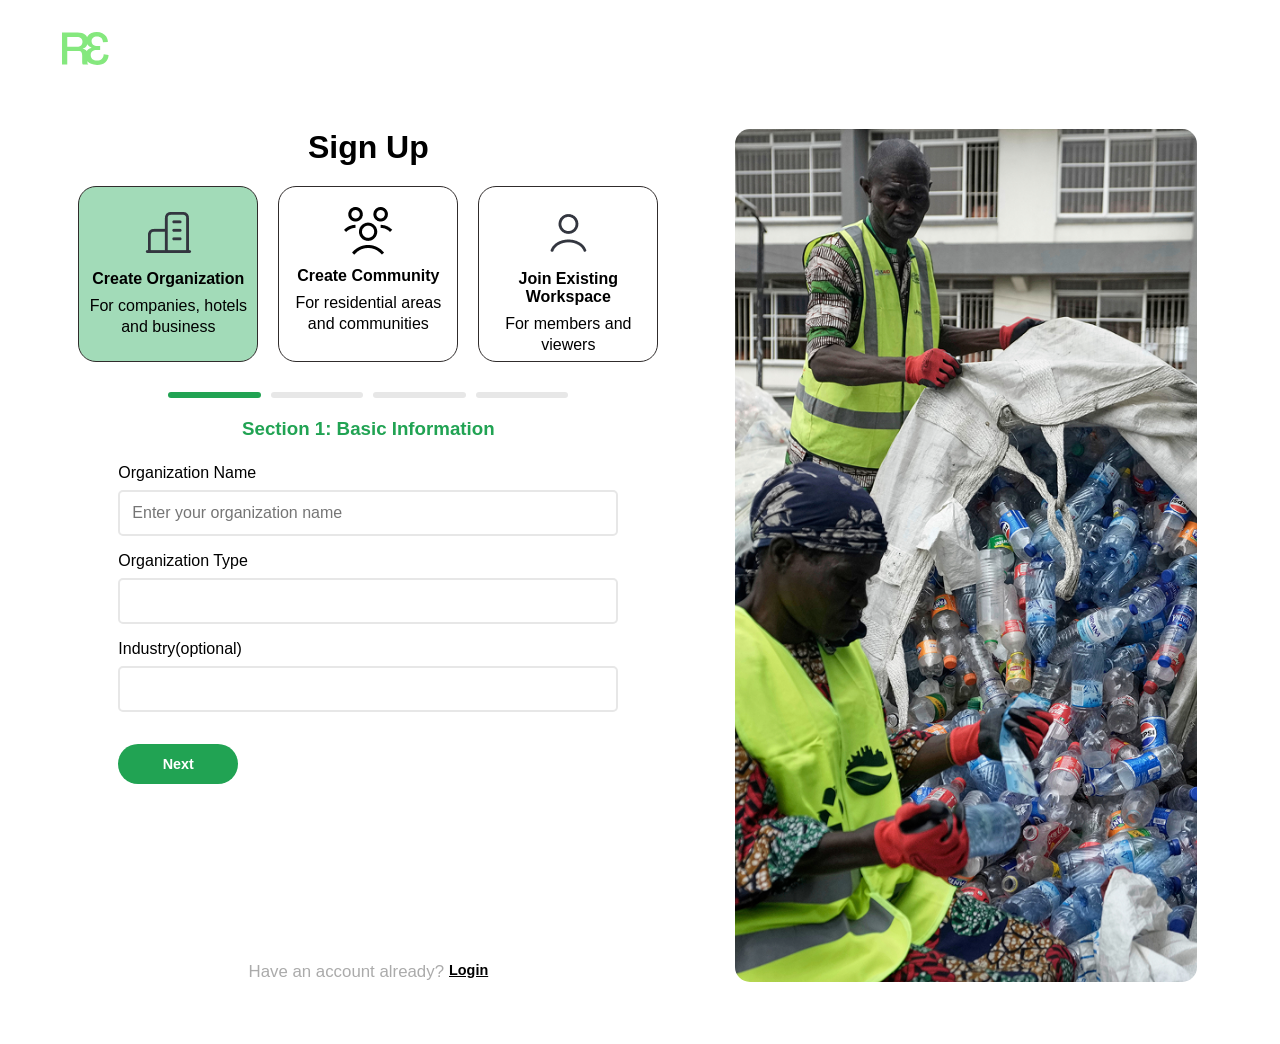
==== sign.html @ 059cdae7 "new changes" ====
<!DOCTYPE html>
<html lang="en">
<head>
    <meta charset="UTF-8">
    <meta name="viewport" content="width=device-width, initial-scale=1.0">
    <title>Sign Up</title>
    <link rel="stylesheet" href="sign.css">
    <link rel="icon" href="/images/logo.svg" type="logo/svg">
</head>
<body>
    <img id="menu"  src="images/menu.png" alt="">
    <div class="logo">
        <img id="r3" src="images/logo.svg" alt="Logo">
    </div>

    <div class="container">
        <div class="sign-in">
            <h1>Sign Up</h1>

            <div class="box-card">
                <div class="cards card1 active-card" data-type="organization">
                    <img src="building-06-svgrepo-com 1.png" alt="">
                    <div class="text">
                    <h4>Create Organization</h4>
                    <p>For companies, hotels and business</p>
                    </div>
                </div>
                <div class="cards card2" data-type="community">
                    <img src="Group.png" alt="">
                    <div class="text">
                    <h4>Create Community</h4>
                    <p>For residential areas and communities</p>
                    </div>
                </div>
                <div class="cards card3" data-type="workspace"> 
                    <img src="User.png" alt="">
                    <div class="text">
                    <h4>Join Existing Workspace</h4>
                    <p>For members and viewers</p>
                    </div>
                </div>
            </div>

            <div class="bars">
                <div class="bar bar1 active"></div>
                <div class="bar bar2"></div>
                <div class="bar bar3"></div>
                <div class="bar bar4 organization"></div>
            </div>


        <div class="forms">

            <form action="" id="signup-form">

                <div class="card-form organization active-form">
                    
                    <!-- STEP 1 -->
                    <div class="form form1 ">  
                        <h3 id="section-header">Section 1: Basic Information</h3>
                        <div class="field">
                            <label for="company-name">Organization Name</label>
                            <input type="text" id="company-name" placeholder="Enter your organization name">
                        </div>

                        <div class="field">
                            <label for="organization-type">Organization Type</label>
                            <input type="text" id="organization-type">
                        </div>

                        <div class="field">
                            <label for="industry">Industry(optional)</label>
                            <input type="text" id="industry">
                        </div>    
                        <button class="next-btn next" type="button">Next</button>
                    </div>

                    <!-- STEP 2 -->
                    <div class="form form2">
                        <h3 id="section-header">Section 2: Contact Person</h3>
                        <div class="field">
                            <label for="fullname">Full Name</label>
                            <input type="text" id="fullname" placeholder="Enter your full name">
                        </div>

                        <div class="field">
                            <label for="role">Role</label>
                            <input type="text" id="role">
                        </div>

                        <div class="field">
                            <label for="email">Email</label>
                            <input type="email" id="email" placeholder="Enter your email">
                        </div>

                        <div class="field">
                            <label for="phone">Phone Number</label>
                            <input type="tel" id="phone" placeholder="Enter your phone number">
                        </div>

                        <div class="field">
                            <label for="password">Password</label>
                            <input type="password" id="password" placeholder="Enter your password">
                        </div>

                        <div class="btn">
                            <button class="back-btn back" type="button">Back</button>
                            <button class="next-btn next" type="button">Next</button>
                        </div>
                    </div>


                    <!-- STEP 3 -->
                    <div class="form form3">
                        <h3 id="section-header">Section 3: Location Details</h3>
                        <div class="field">
                            <label for="state"> State</label>
                            <select id="state" style="padding: 10px; border: 2px #E7E7E7 solid; font-size: 16px;">
                                <option value="">Lagos</option>
                                <option value="">Imo</option>
                            </select>
                        </div>

                        <div class="field">
                            <label for="city">City</label>
                            <input type="text" id="city" placeholder="Enter your city">
                        </div>

                        <div class="field">
                            <label for="address">Full Address</label>
                            <input type="text" id="address" placeholder="Enter your address">
                        </div>

                        <div class="field">
                            <label for="no-of-emp">Number of Employees</label>
                            <input type="number" id="phone" placeholder="Enter number of employees">
                        </div>

                        <div class="btn">
                            <button class="back-btn back" type="button">Back</button>
                            <button class="next-btn next" type="button">Next</button>
                        </div>
                    </div>

                    <!-- STEP 4 -->
                    <div class="form form4">
                        <h3 id="section-header">Section 4: Recycling Needs</h3>
                        <div class="materials">
                            <h4>Materials Commonly Generated</h4>
                            <div class="materials-grid">
                                <div class="checked">
                                    <input type="checkbox" id="plastics">
                                    <h3>Plastics</h3>
                                </div>
                                <div class="checked">
                                    <input type="checkbox" id="glass">
                                    <h3>Glass</h3>
                                </div>
                                <div class="checked">
                                    <input type="checkbox" id="metal">
                                    <h3>Metal & Cans</h3>
                                </div>
                                <div class="checked">
                                    <input type="checkbox" id="sachets">
                                    <h3>Sachets & Soft plastics</h3>
                                </div>
                                <div class="checked">
                                    <input type="checkbox" id="ewaste">
                                    <h3>E-waste</h3>
                                </div>
                            </div>
                        </div> 

                        <div class="interest">
                            <h4>Interested In</h4>
                            <div class="interest-grid">
                                <div class="checked">
                                    <input type="checkbox" id="pickup">
                                    <h3>Scheduled Pickup</h3>
                                </div>
                                <div class="checked">
                                    <input type="checkbox" id="reward">
                                    <h3>Impact tracking dashboard</h3>
                                </div>
                                <div class="checked">
                                    <input type="checkbox" id="awareness">
                                    <h3>Recycling rewards</h3>
                                </div>
                                <div class="checked">
                                    <input type="checkbox" id="csr">
                                    <h3>CSR partnership</h3>
                                </div>
                            </div>
                        </div>

                        <div class="btn">
                            <button class="back-btn back" type="button">Back</button>
                            <button id="register" type="submit">Register</button>
                        </div>  
                    </div>

                </div>
                    
                <div class="card-form community" style="display: none;">
                        <!-- STEP 1 -->
                    <div class="form form1 active">  
                         <h3 id="section-header">Section 1: Community Details</h3>
                        <div class="field">
                            <label for="community-name">Community Name</label>
                            <input type="text" id="company-name" placeholder="Enter your community name">
                        </div>

                        <div class="field">
                            <label for="community-type">Community Type</label>
                            <input type="text" id="community-type">
                        </div>

                        <div class="field">
                            <label for="households">Estimated Number of Household</label>
                            <input type="number" id="households">
                        </div>

                        <div class="field">
                            <label for="state">State</label>
                            <input type="text" id="state" placeholder="Select your state">
                        </div>

                        <div class="field">
                            <label for="city">City</label>
                            <input type="text" id="city" placeholder="Enter your city">
                        </div>

                        <div class="field">
                            <label for="address">Address/Landmark</label>
                            <input type="text" id="address" placeholder="Enter your address">
                        </div>
                            
                        <button class="next-btn next" type="button">Next</button>
                    </div>

                    <!-- STEP 2 -->
                    <div class="form form2">
                        <h3 id="section-header">Section 2: Community Representative </h3>
                        <div class="field">
                            <label for="fullname">Full Name</label>
                            <input type="text" id="fullname" placeholder="Enter your full name">
                        </div>

                        <div class="field">
                            <label for="role">Position</label>
                            <input type="text" id="role" placeholder="Enter your role in the community">
                        </div>

                        <div class="field">
                            <label for="email">Email Address</label>
                            <input type="email" id="email" placeholder="Enter your email">
                        </div>

                        <div class="field">
                            <label for="phone">Phone Number</label>
                            <input type="tel" id="phone" placeholder="Enter your phone number">
                        </div>

                        <div class="field">
                            <label for="password">Password</label>
                            <input type="password" id="password" placeholder="Enter your password">
                        </div>

                        <div class="btn">
                            <button class="back-btn back" type="button">Back</button>
                            <button class="next-btn next" type="button">Next</button>
                        </div>
                    </div>
  
                    

                    <!-- STEP 3 -->
                    <div class="form form3">
                        <h3 id="section-header">Section 3: Interest</h3>                        
                        <div class="materials">
                            <h4>Materials Commonly Generated</h4>
                            <div class="materials-grid">
                                <div class="checked">
                                    <input type="checkbox" id="plastics">
                                    <h3>Plastics</h3>
                                </div>
                                <div class="checked">
                                    <input type="checkbox" id="glass">
                                    <h3>Glass</h3>
                                </div>
                                <div class="checked">
                                    <input type="checkbox" id="metal">
                                    <h3>Metal & Cans</h3>
                                </div>
                                <div class="checked">
                                    <input type="checkbox" id="sachets">
                                    <h3>Sachets & Soft plastics</h3>
                                </div>
                                <div class="checked">
                                    <input type="checkbox" id="ewaste">
                                    <h3>E-waste</h3>
                                </div>
                            </div>
                        </div> 

                        <div class="interest">
                            <h4>Interested In</h4>
                            <div class="interest-grid">
                                <div class="checked">
                                    <input type="checkbox" id="pickup">
                                    <h3>Community pickup program</h3>
                                </div>
                                <div class="checked">
                                    <input type="checkbox" id="reward">
                                    <h3>Reward program</h3>
                                </div>
                                <div class="checked">
                                    <input type="checkbox" id="awareness">
                                    <h3>Awareness Campaign</h3>
                                </div>
                                <div class="checked">
                                    <input type="checkbox" id="csr">
                                    <h3>CSR sponsorship support</h3>
                                </div>
                            </div>
                        </div>

                        <div class="btn">
                            <button class="back-btn back" type="button">Back</button>
                            <button id="register" type="submit">Register</button>
                        </div>  
                    </div>

                </div>
            
            <div class="card-form workspace" style="display: none;">

                <!-- STEP 2 -->
                <div class="form">
                    <div class="field">
                        <label for="fullname">Full Name</label>
                        <input type="text" id="fullname" placeholder="Enter your full name">
                    </div>

                    <div class="field">
                        <label for="email">Email Address</label>
                        <input type="email" id="email" placeholder="Enter your email">
                    </div>

                    
                    <div class="field">
                        <label for="password">Password</label>
                        <input type="password" id="password" placeholder="Enter your prefered password">
                    </div>
                    
                    <div class="field">
                        <label for="accesscode">Workspace Access Code</label>
                        <input type="text" id="phone" placeholder="Enter the organization or community access code">
                    </div>


                        <button id="register" type="submit">Register</button>
                </div>  
            </div>

            </div>
       
                
                </form>

                 <div class="login-ref">
                <h3>Have an account already?</h3>
                <a href="#"><h4>Login</h4></a>
            </div> 
        
            </div>

           

        <img id="sign-image" src="Rectangle 129.png" alt="Decoration Image">
    </div>



    <script>
        document.addEventListener("DOMContentLoaded", () => {
  const cards = document.querySelectorAll(".cards");
  const forms = document.querySelectorAll(".card-form");
  const bars = document.querySelectorAll(".bar");

  let activeForm = document.querySelector(".card-form.organization") || forms[0];
  let currentStep = 0;

  function render(stepIndex) {
    currentStep = stepIndex;
    const steps = activeForm.querySelectorAll(".form");

    // 1. Update form step visibility & classes
    steps.forEach((step, idx) => {
      step.classList.toggle("active", idx === currentStep);
      step.classList.toggle("prev", idx < currentStep);
    });

    // 2. Update progress bars
    bars.forEach((bar, idx) => {
      bar.style.display = idx < steps.length ? "block" : "none";
      bar.classList.toggle("active", idx <= currentStep);
    });
  }

  function switchForm(targetClass) {
    const nextForm = document.querySelector(`.card-form.${targetClass}`);
    if (!nextForm) return;

    forms.forEach((f) => (f.style.display = "none"));
    nextForm.style.display = "block";
    activeForm = nextForm;
    render(0);
  }

  // --- Event Delegation ---

  // 1. Card Selection
  document.addEventListener("click", (e) => {
    const card = e.target.closest(".cards");
    if (!card) return;

    e.preventDefault();
    cards.forEach((c) => c.classList.remove("active-card"));
    card.classList.add("active-card");
    switchForm(card.dataset.type);
  });

  // 2. Next / Back Navigation
  document.addEventListener("click", (e) => {
    const nextBtn = e.target.closest(".next-btn");
    const backBtn = e.target.closest(".back-btn");
    if (!nextBtn && !backBtn) return;

    e.preventDefault();
    const totalSteps = activeForm.querySelectorAll(".form").length;

    if (nextBtn && currentStep < totalSteps - 1) {
      render(currentStep + 1);
    } else if (backBtn && currentStep > 0) {
      render(currentStep - 1);
    }
  });

  // Initial load
  if (activeForm) render(0);
});
    </script>
</body>
</html>
---- sign.css ----
* {
    font-family: "BDO", sans-serif;
    box-sizing: border-box;
    margin: 0;
    padding: 0;
}

:root {
    --primary-green: #21A353;
}

body {
    margin: 2rem;
}

 #menu{
    width: 35px;
    cursor: pointer;
    display: none;
    transition: 0.3s;
}
#menu:hover{
    transform: scale(1.2);
}
.container {
    display: flex;
    gap: 60px;
    
    padding: 30px;
}

.logo {
    margin: 30px;
}

.sign-in {
    display: flex;
    flex-direction: column;
    align-items: center;
    width: 53%;
}

.sign-in h1 {
    text-align: center;
    margin-bottom: 20px;
}

#sign-image {
    width: 40%;
    border-radius: 15px;
    object-fit: cover;
    
  
}

/* Cards & Bars */
.box-card {
    display: flex;
    gap: 20px;
}

.cards {
    border: 1.9px solid #302c2c;
    width: 180px;
    padding: 20px 7px 5px;
    border-radius: 18px;
    text-align: center;
    cursor: pointer;
}

.cards:hover{
    background-color:#A2DBB8;
}

.cards.active-card{
    background-color: #A2DBB8;
}

.cards h4, .cards img {
    margin-bottom: 0.5em;
}

.cards p {
    line-height: 1.3;
}

.bars {
    display: flex;
    max-width: 400px;
    width: 100%;
    gap: 10px;
    margin: 30px auto 20px;
    
}

.bar {
    flex: 1;
    height: 6px;
    border-radius: 10px;
    background-color: #E7E7E7;
    transition: background-color 0.3s ease;
}

.bar.active {
    background-color: var(--primary-green);
}

#section-header {
    color: var(--primary-green);
    text-align: center;
    margin-bottom: 1.5rem;
}

/* Forms & Inputs */
form {
    width: 100%;
    display: flex;
    flex-direction: column;
}

.field {
    display: flex;
    width: 100%;
    flex-direction: column;
    margin-bottom: 1rem;
}

.forms {
    width: 100%;
    max-width: 500px;
    position: relative;
    overflow: hidden;
    min-height: 520px;
}

.form {
    width: 100%;
    position: absolute;
    top: 0;
    left: 0;
    opacity: 0;
    transform: translateX(100%);
    transition: transform 0.4s ease-in-out, opacity 0.4s ease-in-out;
    pointer-events: none;
}

.form.active {
    position: relative; 
    opacity: 1;
    transform: translateX(0);
    pointer-events: all;
}

.form.prev {
    position: absolute;
    opacity: 0;
    transform: translateX(-100%);
}

label {
    margin-bottom: 8px;
    font-size: 1rem;
    font-weight: 545;
}

input[type="text"],
input[type="email"],
input[type="password"],
input[type="number"],
input[type="tel"] {
    padding: 12px;
    border: 2px #E7E7E7 solid;
    color: #333333; /* Dark readable text */
    font-size: 1rem;
    border-radius: 5px;
    width: 100%;
}

/* Buttons */
.btn {
  display:flex;
  justify-content: space-between;
}

form button {
    background-color: var(--primary-green);
    border: none;
    width: 120px;
    padding: 12px 10px;
    border-radius: 25px;
    color: white;
    cursor: pointer;
    font-size: 0.9em;
    font-weight: bold;
}

.form1 .next {
    align-self: flex-end;
    margin-top: 1rem;
}


/* Form 3 Checkboxes */
.form3 .materials,
.form3 .interest {
    width: 100%;
    margin-bottom: 1.5rem;
}

.form3 h4 {
    font-size: 1rem;
    font-weight: 545;
    margin-bottom: 12px;
}

.form3 .materials-grid {
    display: grid;
    grid-template-columns: repeat(3, 1fr);
    gap: 15px 20px;
    width: 100%;
}

.form3 .interest-grid {
    display: flex;
    flex-direction: column;
    gap: 12px;
}

.form3 .checked {
    display: flex;
    align-items: center;
    flex-direction: row !important;
    gap: 10px;
}

.form3 .checked h3 {
    margin: 0;
    font-size: 0.95rem;
    font-weight: 400;
    white-space: nowrap;
}

.form3 .checked input[type="checkbox"] {
    width: auto;
    cursor: pointer;
}
/*FORM 4*/

.form4 .materials,
.form4 .interest {
    width: 100%;
    margin-bottom: 1.5rem;
}

.form4 h4 {
    font-size: 1rem;
    font-weight: 545;
    margin-bottom: 12px;
}

.form4 .materials-grid {
    display: grid;
    grid-template-columns: repeat(3, 1fr);
    gap: 15px 20px;
    width: 100%;
}

.form4 .interest-grid {
    display: flex;
    flex-direction: column;
    gap: 12px;
}

.form4 .checked {
    display: flex;
    align-items: center;
    flex-direction: row !important;
    gap: 10px;
}

.form4 .checked h3 {
    margin: 0;
    font-size: 0.95rem;
    font-weight: 400;
    white-space: nowrap;
}

.form3 .checked input[type="checkbox"] {
    width: auto;
    cursor: pointer;
}

.login-ref {
    display: flex;
    justify-content: center;
    gap: 5px;
    font-size: 0.9rem;
    margin-top: 1.5rem;
}

.login-ref h3 {
    font-weight: 100;
    color: #ababab;
}

.login-ref a {
    color: black;
    font-weight: 100;
}

.card2{
    cursor: pointer;
}

@media screen and (max-width:1100px){
    body{
        background-color:ay;
        margin: 2rem;
    }
    .container{
        gap: 80px;
    }
}

@media screen and (max-width:990px){
    body{
        margin: 3rem;
    }
    .container{
        gap: 100px;
    }
    #sign-image{
        display: none;
    }
    .sign-in{
        width: 100%;
        margin: 0 auto;
    }
}

@media screen and (max-width:670px){
    body{
        
        margin: 3rem;
    }
    #menu{
        display: block;
    }
    #r3{display: none;}

    .box-card{
    
        flex-direction: column;
    }
    .sign-in{
        margin: 0 auto;
        width: 100%;
    }
    .cards{
        display: flex;
        gap: 20px;
        padding: 20px;
        width: 460px;
    }

    .cards .text{
      text-align: left;
    }

    .forms{
      margin: 0;
      max-width: 700px;
      
    }
}
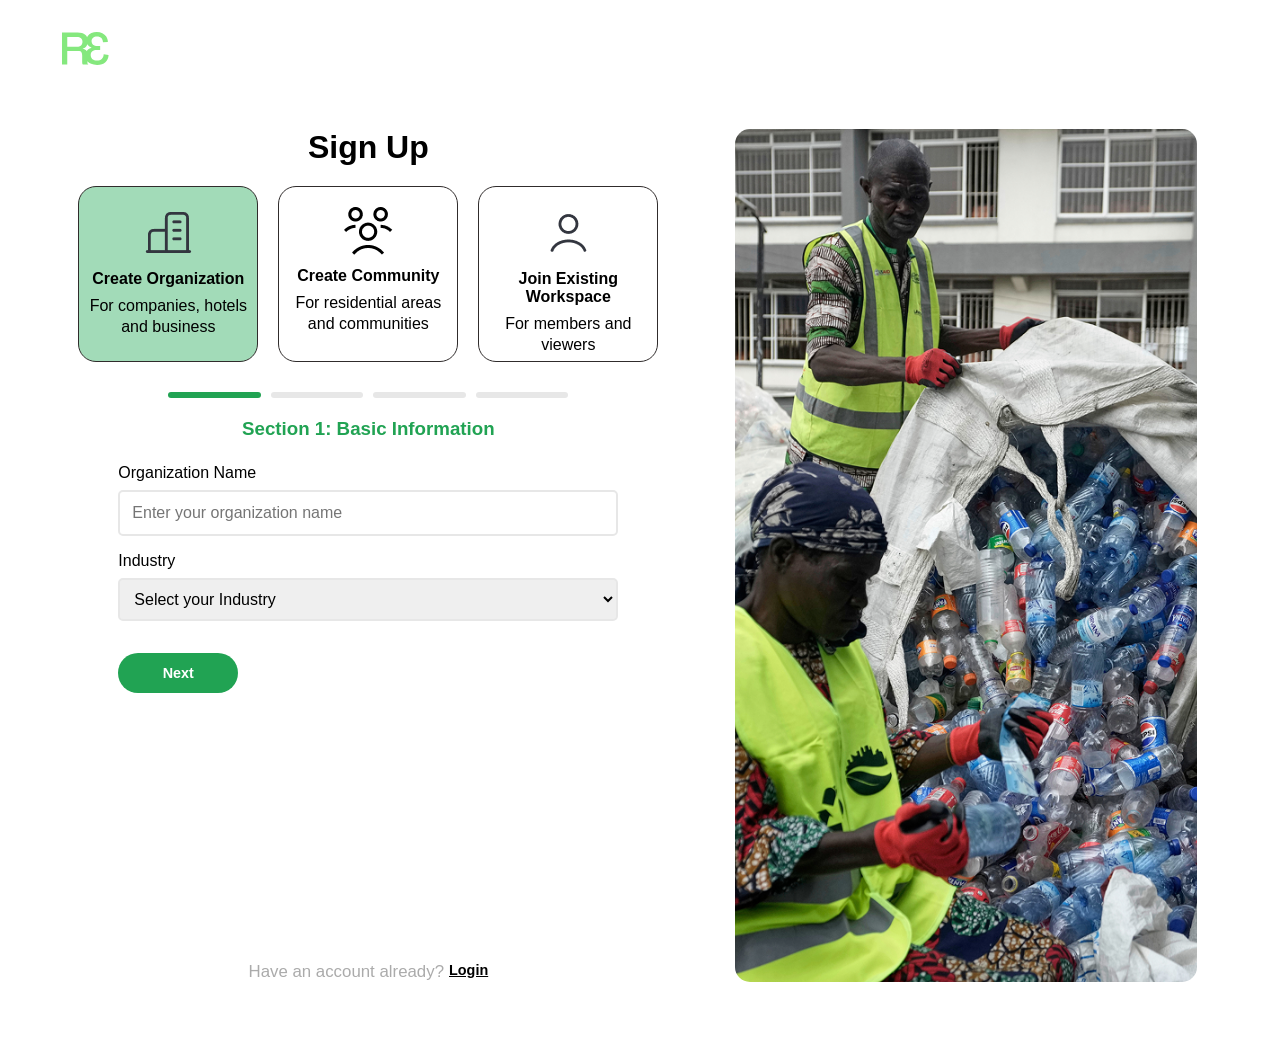
==== commit 0dadd474: "message" ====
--- a/sign.html
+++ b/sign.html
@@ -60,17 +60,32 @@
                         <h3 id="section-header">Section 1: Basic Information</h3>
                         <div class="field">
                             <label for="company-name">Organization Name</label>
-                            <input type="text" id="company-name" placeholder="Enter your organization name">
-                        </div>
-
-                        <div class="field">
-                            <label for="organization-type">Organization Type</label>
-                            <input type="text" id="organization-type">
-                        </div>
-
-                        <div class="field">
-                            <label for="industry">Industry(optional)</label>
-                            <input type="text" id="industry">
+                            <input type="text" id="company-name" placeholder="Enter your organization name" required>
+                        </div>
+
+                        <div class="field">
+                            <label for="industry">Industry</label>
+                            <select name="industry" id="industry" >
+                                <option value="">Select your Industry</option>
+                                <option value="Manufacturing">Manufacturing</option>
+                                <option value="food-beverage">Food & Beverage</option>
+                                <option value="retail-ecommerce">Retail & E-commerce</option>
+                                <option value="oilandagse ">Oil & Gas</option>
+                                <option value="bank-fin">Banking & Finance</option>
+                                <option value="tech">Technology & ICT</option>
+                                <option value="health">Healthcare</option>
+                                <option value="education">Education</option>
+                                <option value="agric">Agriculture</option>
+                                <option value="Power">Power & Utilites</option>
+                                <option value="hospital">Hospitality & Tourism</option>
+                                <option value="media">Media & Entertainment</option>
+                                <option value="government">Government & Public Sectors</option>
+                                <option value="other">Other</option>
+                            </select>
+
+                            <input type="text" id="otherindustry" placeholder="Enter your Industry" style="display: none; margin-top: 1rem;">
+
+                    
                         </div>    
                         <button class="next-btn next" type="button">Next</button>
                     </div>
@@ -85,7 +100,7 @@
 
                         <div class="field">
                             <label for="role">Role</label>
-                            <input type="text" id="role">
+                            <input type="text" id="role" placeholder="Enter your Position">
                         </div>
 
                         <div class="field">
@@ -115,15 +130,17 @@
                         <h3 id="section-header">Section 3: Location Details</h3>
                         <div class="field">
                             <label for="state"> State</label>
-                            <select id="state" style="padding: 10px; border: 2px #E7E7E7 solid; font-size: 16px;">
-                                <option value="">Lagos</option>
-                                <option value="">Imo</option>
-                            </select>
-                        </div>
-
-                        <div class="field">
+                            <select id="organizationstate" >
+                                <option value="">Select your State </option>
+                            
+                            </select>
+                        </div>
+
+                        <div class="field" >
                             <label for="city">City</label>
-                            <input type="text" id="city" placeholder="Enter your city">
+                            <select  id="organizationcity" disabled>
+                                <option value="">Select your City</option>
+                            </select>
                         </div>
 
                         <div class="field">
@@ -133,7 +150,7 @@
 
                         <div class="field">
                             <label for="no-of-emp">Number of Employees</label>
-                            <input type="number" id="phone" placeholder="Enter number of employees">
+                            <input type="number" id="phone" placeholder="Enter number of employees" min="1">
                         </div>
 
                         <div class="btn">
@@ -201,8 +218,10 @@
 
                 </div>
                     
+
+                 <!-- COMMUNITY --> 
                 <div class="card-form community" style="display: none;">
-                        <!-- STEP 1 -->
+                       
                     <div class="form form1 active">  
                          <h3 id="section-header">Section 1: Community Details</h3>
                         <div class="field">
@@ -212,22 +231,33 @@
 
                         <div class="field">
                             <label for="community-type">Community Type</label>
-                            <input type="text" id="community-type">
+                            <select id="community-type">
+                                <option value="">Select your Community</option>
+                                <option value="">Street / Neighborhood </option>
+                                <option value="">Estate</option>
+                                <option value="">Market</option>
+                            </select>
+
+                            <input type="text" placeholder="Enter your Community Type" id="othercommunity" style="display: none; margin-top: 1rem;">
                         </div>
 
                         <div class="field">
                             <label for="households">Estimated Number of Household</label>
-                            <input type="number" id="households">
+                            <input type="number" id="households" min="1">
                         </div>
 
                         <div class="field">
                             <label for="state">State</label>
-                            <input type="text" id="state" placeholder="Select your state">
+                            <select id="communitystate" >
+                                <option value="">Choose your State</option> 
+                            </select>
                         </div>
 
                         <div class="field">
                             <label for="city">City</label>
-                            <input type="text" id="city" placeholder="Enter your city">
+                            <select id="communitycity" disabled>
+                                <option value="">Select your City</option>
+                            </select>
                         </div>
 
                         <div class="field">
@@ -352,7 +382,7 @@
                         <label for="password">Password</label>
                         <input type="password" id="password" placeholder="Enter your prefered password">
                     </div>
-                    
+
                     <div class="field">
                         <label for="accesscode">Workspace Access Code</label>
                         <input type="text" id="phone" placeholder="Enter the organization or community access code">
@@ -382,74 +412,8 @@
 
 
 
-    <script>
-        document.addEventListener("DOMContentLoaded", () => {
-  const cards = document.querySelectorAll(".cards");
-  const forms = document.querySelectorAll(".card-form");
-  const bars = document.querySelectorAll(".bar");
-
-  let activeForm = document.querySelector(".card-form.organization") || forms[0];
-  let currentStep = 0;
-
-  function render(stepIndex) {
-    currentStep = stepIndex;
-    const steps = activeForm.querySelectorAll(".form");
-
-    // 1. Update form step visibility & classes
-    steps.forEach((step, idx) => {
-      step.classList.toggle("active", idx === currentStep);
-      step.classList.toggle("prev", idx < currentStep);
-    });
-
-    // 2. Update progress bars
-    bars.forEach((bar, idx) => {
-      bar.style.display = idx < steps.length ? "block" : "none";
-      bar.classList.toggle("active", idx <= currentStep);
-    });
-  }
-
-  function switchForm(targetClass) {
-    const nextForm = document.querySelector(`.card-form.${targetClass}`);
-    if (!nextForm) return;
-
-    forms.forEach((f) => (f.style.display = "none"));
-    nextForm.style.display = "block";
-    activeForm = nextForm;
-    render(0);
-  }
-
-  // --- Event Delegation ---
-
-  // 1. Card Selection
-  document.addEventListener("click", (e) => {
-    const card = e.target.closest(".cards");
-    if (!card) return;
-
-    e.preventDefault();
-    cards.forEach((c) => c.classList.remove("active-card"));
-    card.classList.add("active-card");
-    switchForm(card.dataset.type);
-  });
-
-  // 2. Next / Back Navigation
-  document.addEventListener("click", (e) => {
-    const nextBtn = e.target.closest(".next-btn");
-    const backBtn = e.target.closest(".back-btn");
-    if (!nextBtn && !backBtn) return;
-
-    e.preventDefault();
-    const totalSteps = activeForm.querySelectorAll(".form").length;
-
-    if (nextBtn && currentStep < totalSteps - 1) {
-      render(currentStep + 1);
-    } else if (backBtn && currentStep > 0) {
-      render(currentStep - 1);
-    }
-  });
-
-  // Initial load
-  if (activeForm) render(0);
-});
+    <script src="sign.js">
+  
     </script>
 </body>
 </html>
--- a/sign.css
+++ b/sign.css
@@ -12,6 +12,19 @@
 body {
     margin: 2rem;
 }
+
+select{
+    padding: 10px; border: 2px #E7E7E7 solid; font-size: 16px; width: 100%;
+    
+   border-radius: 5px;
+    
+}
+
+input:focus, select:focus{
+    outline: none;
+}
+
+
 
  #menu{
     width: 35px;
